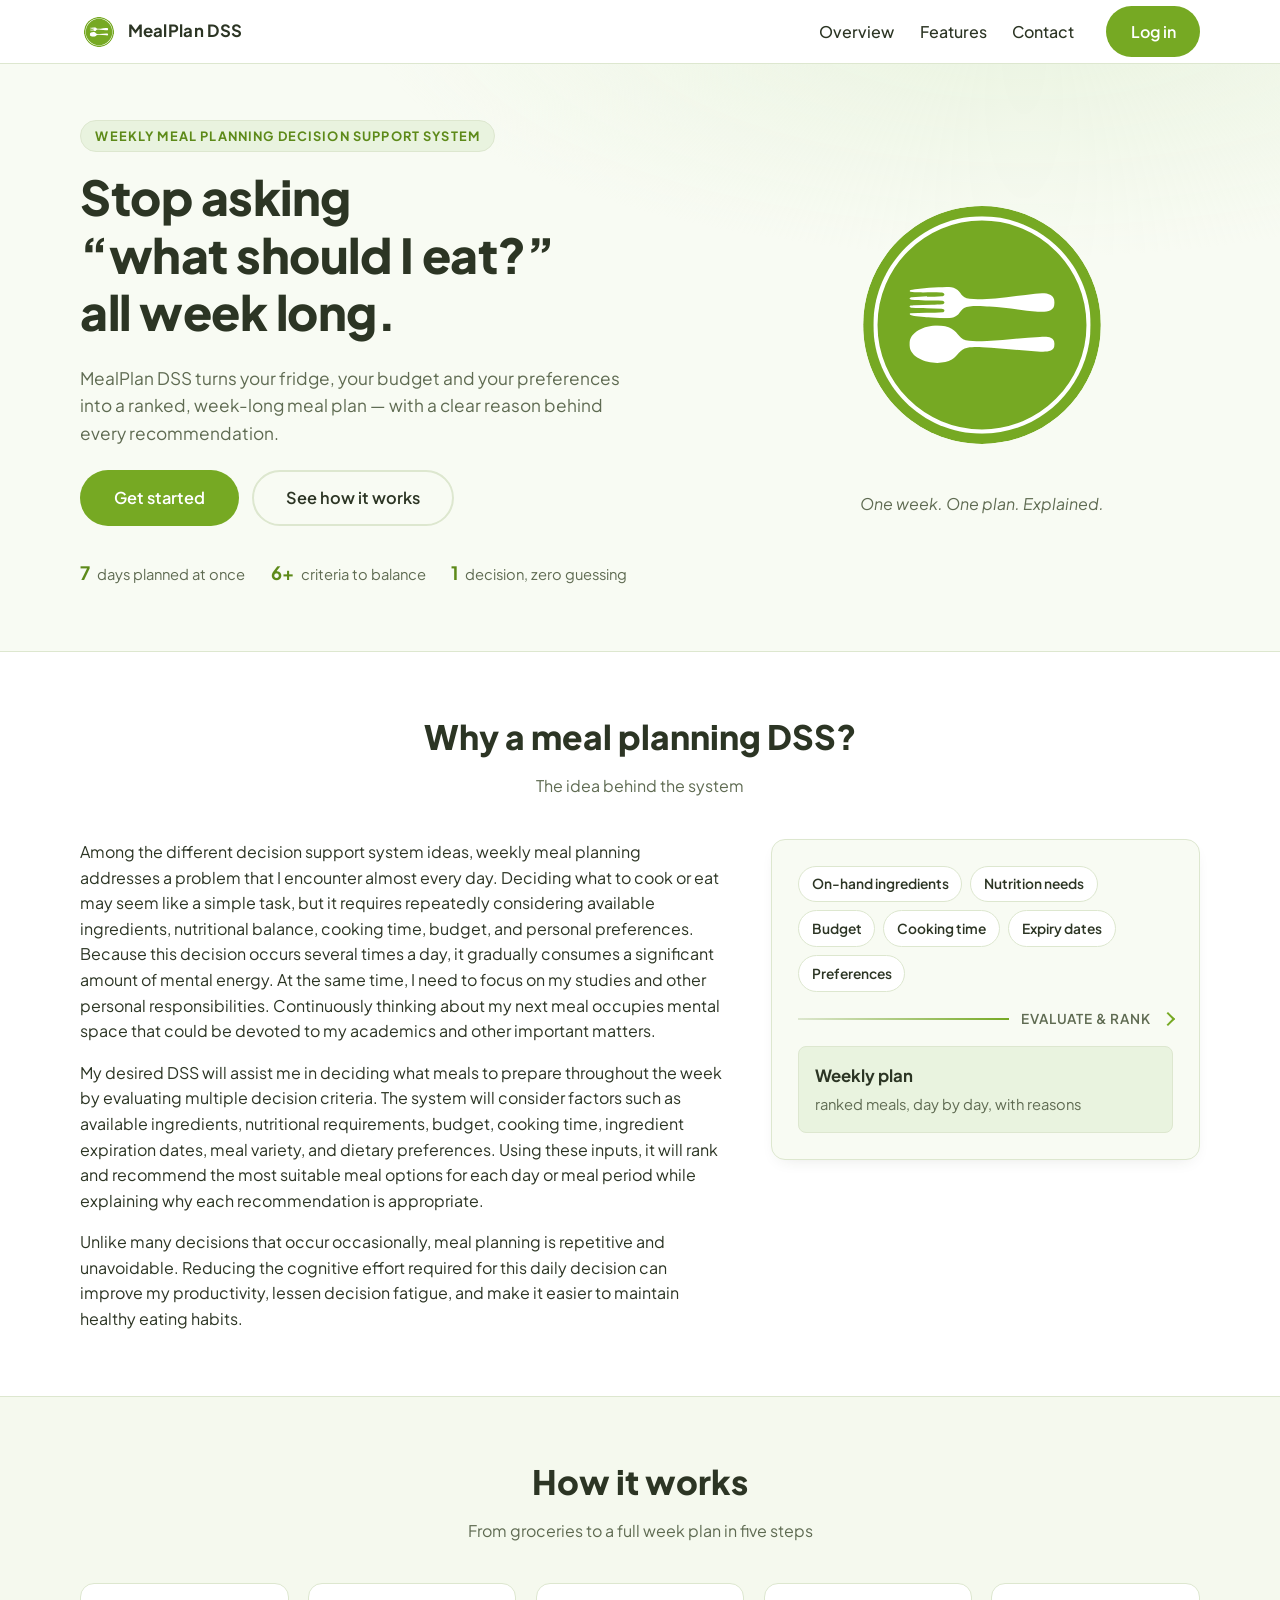
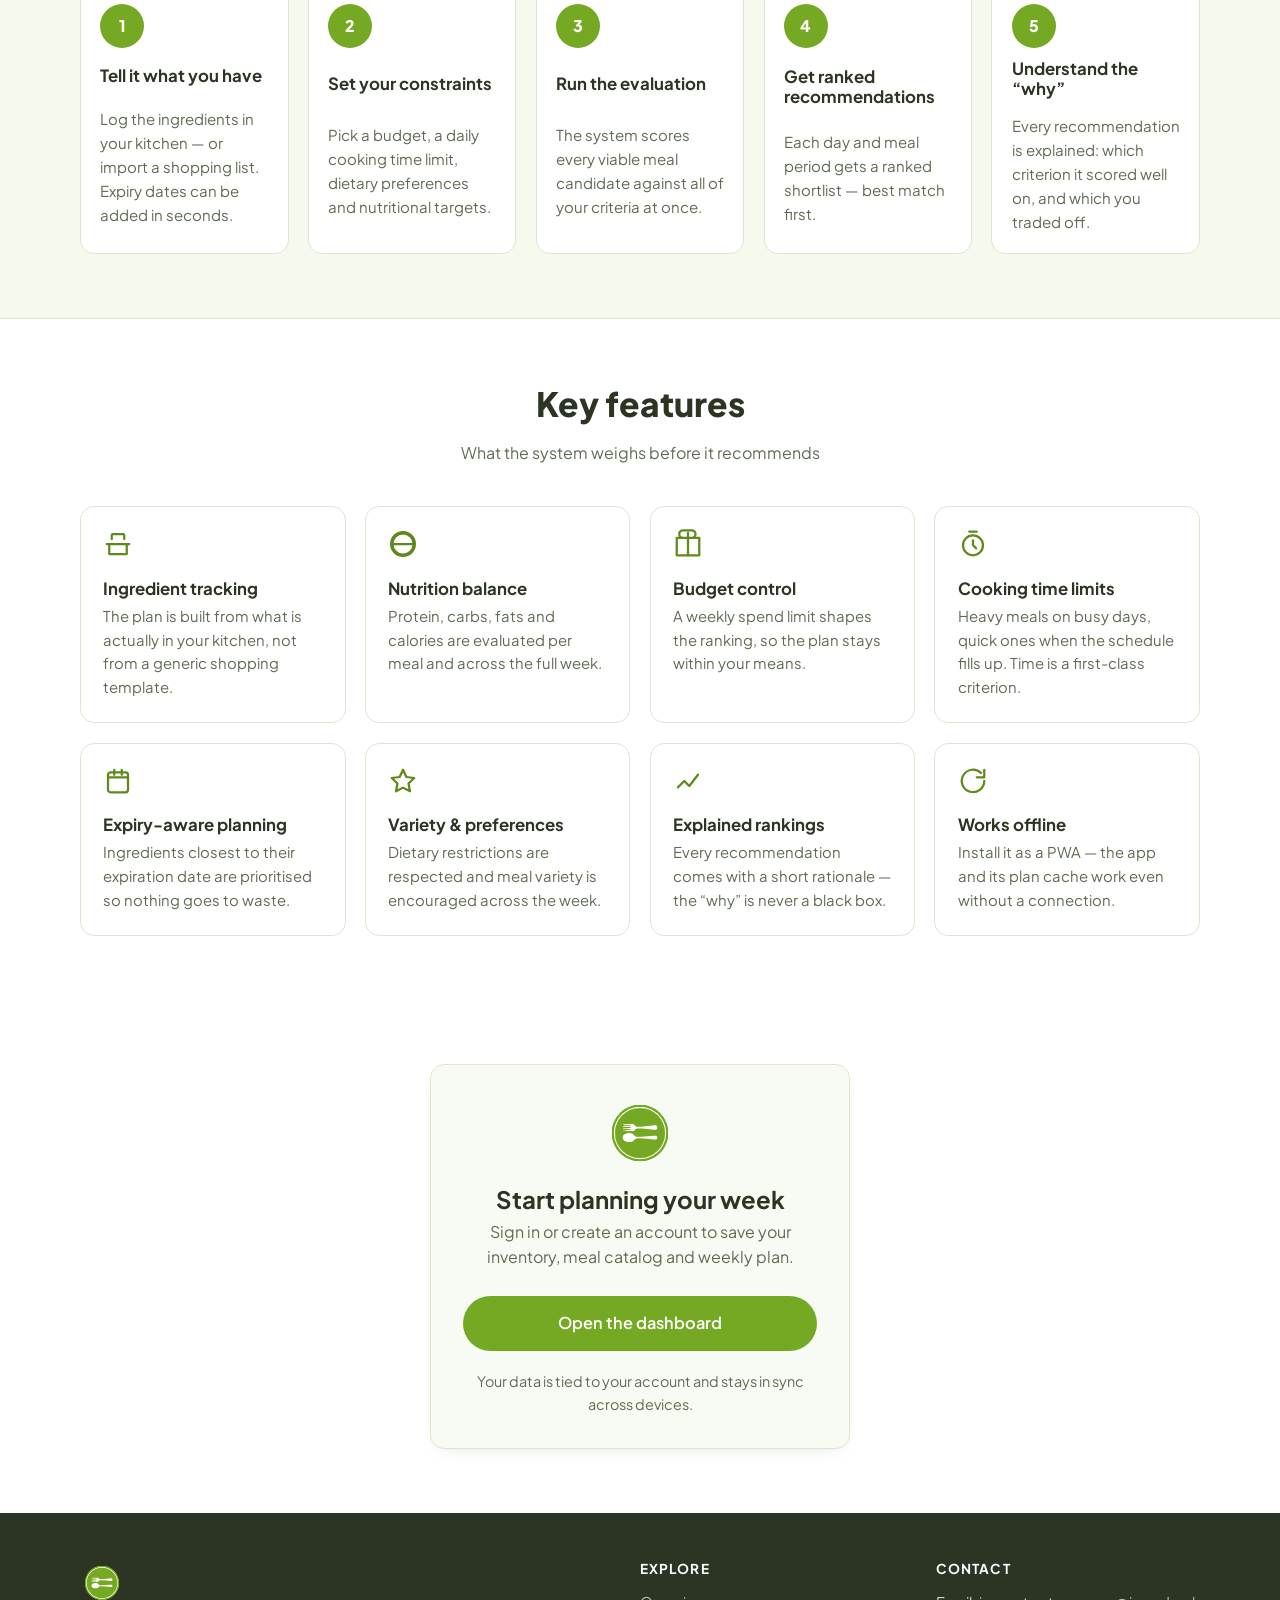
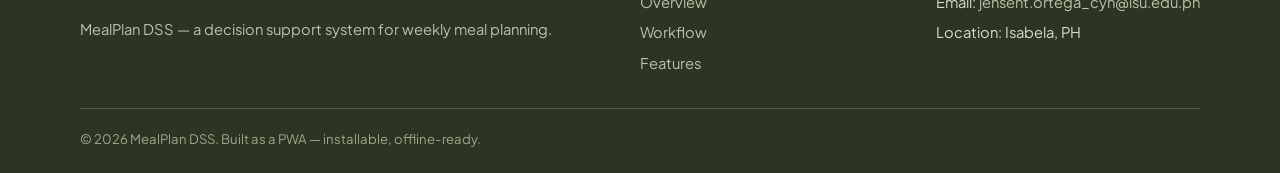
==== index.html @ a6acd71c "Initial commit" ====
<!DOCTYPE html>
<html lang="en">
<head>
  <meta charset="UTF-8">
  <meta name="viewport" content="width=device-width, initial-scale=1.0">

  <!-- Primary meta tags (PWA + SEO) -->
  <title>MealPlan DSS — Weekly Meal Planning Decision Support System</title>
  <meta name="description" content="A decision support system that plans your week of meals around the ingredients you have, your nutrition goals, budget, cooking time and preferences — with a recommendation and a reason for every meal.">
  <meta name="theme-color" content="#e9f3df">
  <meta name="author" content="MealPlan DSS">

  <!-- Open Graph / social sharing -->
  <meta property="og:title" content="MealPlan DSS — Weekly Meal Planning Decision Support System">
  <meta property="og:description" content="Plan your week of meals with less thinking. Ingredient smart, nutrition aware, budget friendly.">
  <meta property="og:type" content="website">
  <meta property="og:image" content="icons/icon-512x512.png">

  <!-- Apple touch icon + favicon -->
  <link rel="apple-touch-icon" href="icons/icon-180x180.png">
  <link rel="icon" type="image/png" sizes="32x32" href="icons/icon-32x32.png">

  <!-- PWA manifest -->
  <link rel="manifest" href="manifest.json">

  <!-- Google Fonts: Plus Jakarta Sans for warm culinary clarity -->
  <link rel="preconnect" href="https://fonts.googleapis.com">
  <link rel="preconnect" href="https://fonts.gstatic.com" crossorigin>
  <link href="https://fonts.googleapis.com/css2?family=Plus+Jakarta+Sans:wght@400;500;600;700;800&display=swap" rel="stylesheet">

  <meta name="apple-mobile-web-app-capable" content="yes">
  <meta name="mobile-web-app-capable" content="yes">

  <link rel="stylesheet" href="style.css">
</head>

<body>

  <!-- ================= Header / site nav ================= -->
  <header class="site-header" id="top">
    <div class="site-header__inner wrap">
      <a class="site-header__brand" href="#top" aria-label="MealPlan DSS home">
        <img class="site-header__logo" src="MealPlan_Logo.svg" alt="MealPlan DSS logo — green badge with a leaf">
        <span class="site-header__name">MealPlan&nbsp;DSS</span>
      </a>

      <nav class="site-nav" id="site-nav" aria-label="Primary navigation">
        <ul class="site-nav__list">
          <li><a class="site-nav__link" href="#overview">Overview</a></li>
          <li><a class="site-nav__link" href="#features">Features</a></li>
          <li><a class="site-nav__link" href="#contact">Contact</a></li>
        </ul>
        <a class="btn btn--primary site-nav__cta" href="app.html">Log in</a>
      </nav>

      <button class="site-header__toggle" id="nav-toggle" aria-expanded="false" aria-controls="site-nav">
        <span class="visually-hidden">Toggle navigation menu</span>
        <span class="site-header__burger" aria-hidden="true"></span>
      </button>
    </div>
  </header>

  <main>

    <!-- ================= Hero section ================= -->
    <section class="hero">
      <div class="hero__inner wrap">
        <div class="hero__content reveal">
          <p class="hero__eyebrow">Weekly Meal Planning Decision Support System</p>
          <h1 class="hero__title">Stop asking<br>“what should I eat?”<br>all week long.</h1>
          <p class="hero__lead">
            MealPlan DSS turns your fridge, your budget and your preferences into a
            ranked, week-long meal plan — with a clear reason behind every recommendation.
          </p>
          <div class="hero__actions">
            <a class="btn btn--primary btn--lg" href="app.html">Get started</a>
            <a class="btn btn--ghost btn--lg" href="#overview">See how it works</a>
          </div>
          <ul class="hero__stats">
            <li><strong>7</strong> days planned at once</li>
            <li><strong>6+</strong> criteria to balance</li>
            <li><strong>1</strong> decision, zero guessing</li>
          </ul>
        </div>

        <div class="hero__visual">
          <img class="hero__logo" src="MealPlan_Logo.svg" alt="" role="presentation">
          <p class="hero__caption">One week. One plan. Explained.</p>
        </div>
      </div>
    </section>

    <!-- ================= Overview / why it exists ================= -->
    <section class="about wrap" id="overview">
      <header class="section__head reveal">
        <h2 class="section__title">Why a meal planning DSS?</h2>
        <p class="section__sub">The idea behind the system</p>
      </header>

      <div class="about__grid">
        <div class="about__text">
          <p>
            Among the different decision support system ideas, weekly meal planning
            addresses a problem that I encounter almost every day. Deciding what to cook
            or eat may seem like a simple task, but it requires repeatedly considering
            available ingredients, nutritional balance, cooking time, budget, and personal
            preferences. Because this decision occurs several times a day, it gradually
            consumes a significant amount of mental energy. At the same time, I need to
            focus on my studies and other personal responsibilities. Continuously thinking
            about my next meal occupies mental space that could be devoted to my academics
            and other important matters.
          </p>
          <p>
            My desired DSS will assist me in deciding what meals to prepare throughout the
            week by evaluating multiple decision criteria. The system will consider factors
            such as available ingredients, nutritional requirements, budget, cooking time,
            ingredient expiration dates, meal variety, and dietary preferences. Using these
            inputs, it will rank and recommend the most suitable meal options for each day
            or meal period while explaining why each recommendation is appropriate.
          </p>
          <p>
            Unlike many decisions that occur occasionally, meal planning is repetitive and
            unavoidable. Reducing the cognitive effort required for this daily decision can
            improve my productivity, lessen decision fatigue, and make it easier to maintain
            healthy eating habits.
          </p>
        </div>

        <aside class="about__diagram" aria-label="Diagram: inputs, processing and output of the system">
          <div class="diagram">
            <div class="diagram__col" role="list" aria-label="System inputs">
              <span class="diagram__chip" role="listitem">On-hand ingredients</span>
              <span class="diagram__chip" role="listitem">Nutrition needs</span>
              <span class="diagram__chip" role="listitem">Budget</span>
              <span class="diagram__chip" role="listitem">Cooking time</span>
              <span class="diagram__chip" role="listitem">Expiry dates</span>
              <span class="diagram__chip" role="listitem">Preferences</span>
            </div>
            <div class="diagram__arrow" aria-hidden="true">
              <span>evaluate &amp; rank</span>
            </div>
            <div class="diagram__out">
              <strong>Weekly plan</strong>
              <span>ranked meals, day by day, with reasons</span>
            </div>
          </div>
        </aside>
      </div>
    </section>

    <!-- ================= Workflow overview ================= -->
    <section class="workflow" id="workflow">
      <div class="wrap">
        <header class="section__head reveal">
          <h2 class="section__title">How it works</h2>
          <p class="section__sub">From groceries to a full week plan in five steps</p>
        </header>

        <ol class="workflow__steps">
          <li class="workflow__step reveal">
            <span class="workflow__num" aria-hidden="true">1</span>
            <h3>Tell it what you have</h3>
            <p>Log the ingredients in your kitchen — or import a shopping list. Expiry dates can be added in seconds.</p>
          </li>
          <li class="workflow__step reveal">
            <span class="workflow__num" aria-hidden="true">2</span>
            <h3>Set your constraints</h3>
            <p>Pick a budget, a daily cooking time limit, dietary preferences and nutritional targets.</p>
          </li>
          <li class="workflow__step reveal">
            <span class="workflow__num" aria-hidden="true">3</span>
            <h3>Run the evaluation</h3>
            <p>The system scores every viable meal candidate against all of your criteria at once.</p>
          </li>
          <li class="workflow__step reveal">
            <span class="workflow__num" aria-hidden="true">4</span>
            <h3>Get ranked recommendations</h3>
            <p>Each day and meal period gets a ranked shortlist — best match first.</p>
          </li>
          <li class="workflow__step reveal">
            <span class="workflow__num" aria-hidden="true">5</span>
            <h3>Understand the “why”</h3>
            <p>Every recommendation is explained: which criterion it scored well on, and which you traded off.</p>
          </li>
        </ol>
      </div>
    </section>

    <!-- ================= Key features ================= -->
    <section class="features wrap" id="features">
<header class="section__head reveal">
          <h2 class="section__title">Key features</h2>
        <p class="section__sub">What the system weighs before it recommends</p>
      </header>

      <div class="features__grid">
        <article class="card reveal">
          <svg class="card__icon" width="28" height="28" viewBox="0 0 24 24" fill="none" stroke="currentColor" stroke-width="1.8" stroke-linecap="round" stroke-linejoin="round" aria-hidden="true">
            <path d="M3 12h18M7 8V5a1 1 0 0 1 1-1h8a1 1 0 0 1 1 1v3M5 12v8h14v-8"/>
          </svg>
          <h3 class="card__title">Ingredient tracking</h3>
          <p class="card__text">The plan is built from what is actually in your kitchen, not from a generic shopping template.</p>
        </article>

        <article class="card reveal">
          <svg class="card__icon" width="28" height="28" viewBox="0 0 24 24" fill="none" stroke="currentColor" stroke-width="1.8" stroke-linecap="round" stroke-linejoin="round" aria-hidden="true">
            <circle cx="12" cy="12" r="9.5"/>
            <path d="M12 3.5a8.5 8.5 0 0 1 0 17 8.5 8.5 0 0 1 0-17zM3.5 12h17"/>
          </svg>
          <h3 class="card__title">Nutrition balance</h3>
          <p class="card__text">Protein, carbs, fats and calories are evaluated per meal and across the full week.</p>
        </article>

        <article class="card reveal">
          <svg class="card__icon" width="28" height="28" viewBox="0 0 24 24" fill="none" stroke="currentColor" stroke-width="1.8" stroke-linecap="round" stroke-linejoin="round" aria-hidden="true">
            <path d="M12 3v18M5 7h10a3 3 0 0 0 0-6H8a3 3 0 0 0 0 6zM3 7h18v14H3z"/>
          </svg>
          <h3 class="card__title">Budget control</h3>
          <p class="card__text">A weekly spend limit shapes the ranking, so the plan stays within your means.</p>
        </article>

        <article class="card reveal">
          <svg class="card__icon" width="28" height="28" viewBox="0 0 24 24" fill="none" stroke="currentColor" stroke-width="1.8" stroke-linecap="round" stroke-linejoin="round" aria-hidden="true">
            <circle cx="12" cy="13" r="8"/>
            <path d="M12 9v4l2.5 2.5M9 2h6"/>
          </svg>
          <h3 class="card__title">Cooking time limits</h3>
          <p class="card__text">Heavy meals on busy days, quick ones when the schedule fills up. Time is a first-class criterion.</p>
        </article>

        <article class="card reveal">
          <svg class="card__icon" width="28" height="28" viewBox="0 0 24 24" fill="none" stroke="currentColor" stroke-width="1.8" stroke-linecap="round" stroke-linejoin="round" aria-hidden="true">
            <rect x="4" y="5" width="16" height="16" rx="2"/>
            <path d="M4 9h16M9 3v4M15 3v4"/>
          </svg>
          <h3 class="card__title">Expiry-aware planning</h3>
          <p class="card__text">Ingredients closest to their expiration date are prioritised so nothing goes to waste.</p>
        </article>

        <article class="card reveal">
          <svg class="card__icon" width="28" height="28" viewBox="0 0 24 24" fill="none" stroke="currentColor" stroke-width="1.8" stroke-linecap="round" stroke-linejoin="round" aria-hidden="true">
            <path d="M12 3l2.7 5.8 6.3.8-4.6 4.4 1.2 6.2L12 17.3 6.4 20.2l1.2-6.2L3 9.6l6.3-.8z"/>
          </svg>
          <h3 class="card__title">Variety &amp; preferences</h3>
          <p class="card__text">Dietary restrictions are respected and meal variety is encouraged across the week.</p>
        </article>

        <article class="card reveal">
          <svg class="card__icon" width="28" height="28" viewBox="0 0 24 24" fill="none" stroke="currentColor" stroke-width="1.8" stroke-linecap="round" stroke-linejoin="round" aria-hidden="true">
            <path d="M4 17l5-5 4 4 7-9"/>
            <path d="M4 17h0"/>
          </svg>
          <h3 class="card__title">Explained rankings</h3>
          <p class="card__text">Every recommendation comes with a short rationale — the “why” is never a black box.</p>
        </article>

        <article class="card reveal">
          <svg class="card__icon" width="28" height="28" viewBox="0 0 24 24" fill="none" stroke="currentColor" stroke-width="1.8" stroke-linecap="round" stroke-linejoin="round" aria-hidden="true">
            <path d="M21 12a9 9 0 1 1-2.6-6.4"/>
            <path d="M21 3v6h-6"/>
          </svg>
          <h3 class="card__title">Works offline</h3>
          <p class="card__text">Install it as a PWA — the app and its plan cache work even without a connection.</p>
        </article>
      </div>
    </section>

    <!-- ================= Access / sign in ================= -->
    <section class="access wrap" id="login">
      <div class="access__card reveal">
        <img class="access__logo" src="MealPlan_Logo.svg" alt="" role="presentation">
        <h2 class="access__title">Start planning your week</h2>
        <p class="access__sub">Sign in or create an account to save your inventory, meal catalog and weekly plan.</p>
        <a class="btn btn--primary btn--full btn--lg" href="app.html">Open the dashboard</a>
        <p class="access__alt">Your data is tied to your account and stays in sync across devices.</p>
      </div>
    </section>

  </main>

  <!-- ================= Footer ================= -->
  <footer class="site-footer" id="contact">
    <div class="wrap site-footer__grid">
      <div class="site-footer__brand">
        <img class="site-footer__logo" src="MealPlan_Logo.svg" alt="MealPlan DSS logo">
        <p class="site-footer__tag">MealPlan DSS — a decision support system for weekly meal planning.</p>
      </div>

      <nav class="site-footer__nav" aria-label="Footer navigation">
        <h3 class="site-footer__heading">Explore</h3>
        <ul>
          <li><a href="#overview">Overview</a></li>
          <li><a href="#workflow">Workflow</a></li>
          <li><a href="#features">Features</a></li>
        </ul>
      </nav>

      <div class="site-footer__contact">
        <h3 class="site-footer__heading">Contact</h3>
        <ul>
          <li>Email: <a href="mailto:jensent.ortega_cyn@isu.edu.ph">jensent.ortega_cyn@isu.edu.ph</a></li>
          <li>Location: Isabela, PH</li>
        </ul>
      </div>
    </div>
    <div class="wrap site-footer__bottom">
      <p>© 2026 MealPlan DSS. Built as a PWA — installable, offline-ready.</p>
    </div>
  </footer>

  <!-- Offline / install status toast -->
  <div class="toast" id="toast" role="status" aria-live="polite" hidden></div>

  <script src="script.js"></script>
</body>
</html>
---- style.css ----
/* ==========================================================================
   MealPlan DSS — landing page styles
   Mobile-first, BEM-ish naming, calm light green palette.
   ========================================================================== */

/* ---------- Design tokens ---------- */
:root {
  --color-primary: #76a923;
  --color-primary-strong: #5d8a19;   /* hover / focus states  */
  --color-primary-soft: #e9f3df;     /* calm light green      */
  --color-primary-tint: #f5f9ee;     /* even calmer wash      */
  --color-bg: #ffffff;
  --color-surface: #f8fbf3;
  --color-text: #2c3524;
  --color-muted: #5f6b52;
  --color-border: #dde7cf;
  --color-danger: #b4443c;

  --radius: 14px;
  --radius-sm: 8px;
  --shadow: 0 16px 40px -18px rgba(44, 53, 36, 0.22);
  --shadow-sm: 0 6px 18px -10px rgba(44, 53, 36, 0.18);

  --font: "Plus Jakarta Sans", "Segoe UI", system-ui, -apple-system, Roboto, "Helvetica Neue", Arial, sans-serif;

  --header-h: 64px;
}

/* ---------- Base ---------- */
*,
*::before,
*::after {
  box-sizing: border-box;
}

html {
  scroll-behavior: smooth;
}

body {
  margin: 0;
  font-family: var(--font);
  color: var(--color-text);
  background: var(--color-bg);
  line-height: 1.6;
  -webkit-font-smoothing: antialiased;
}

img {
  max-width: 100%;
  display: block;
}

a {
  color: var(--color-primary-strong);
  text-decoration-thickness: 1px;
  text-underline-offset: 3px;
}

:focus-visible {
  outline: 3px solid var(--color-primary-strong);
  outline-offset: 2px;
}

/* Docs: keep heading margins tight so sections control their own rhythm. */
h1, h2, h3 {
  line-height: 1.2;
  margin: 0 0 0.5em;
}

p {
  margin: 0 0 1em;
}

/* Utilities */
.wrap {
  width: min(1120px, 100% - 2.5rem);
  margin-inline: auto;
}

.visually-hidden {
  position: absolute;
  width: 1px;
  height: 1px;
  margin: -1px;
  padding: 0;
  overflow: hidden;
  clip: rect(0 0 0 0);
  white-space: nowrap;
  border: 0;
}

/* ---------- Buttons ---------- */
.btn {
  display: inline-flex;
  align-items: center;
  justify-content: center;
  gap: 0.5rem;
  padding: 0.65rem 1.4rem;
  border-radius: 999px;
  border: 2px solid transparent;
  font: inherit;
  font-weight: 600;
  text-decoration: none;
  cursor: pointer;
  transition: background-color 0.15s ease, border-color 0.15s ease, color 0.15s ease;
}

.btn--primary {
  background: var(--color-primary);
  color: #fff;
}

.btn--primary:hover,
.btn--primary:focus-visible {
  background: var(--color-primary-strong);
}

.btn--ghost {
  border-color: var(--color-border);
  background: transparent;
  color: var(--color-text);
}

.btn--ghost:hover {
  border-color: var(--color-primary);
  color: var(--color-primary-strong);
}

.btn--lg {
  padding: 0.8rem 2rem;
  font-size: 1.02rem;
}

.btn--full {
  width: 100%;
}

/* ---------- Header ---------- */
.site-header {
  position: sticky;
  top: 0;
  z-index: 50;
  height: var(--header-h);
  background: rgba(255, 255, 255, 0.92);
  backdrop-filter: blur(8px);
  border-bottom: 1px solid var(--color-border);
}

.site-header__inner {
  display: flex;
  align-items: center;
  justify-content: space-between;
  gap: 1rem;
  height: 100%;
}

.site-header__brand {
  display: flex;
  align-items: center;
  gap: 0.6rem;
  text-decoration: none;
  color: var(--color-text);
  font-weight: 700;
}

.site-header__logo {
  width: 38px;
  height: 38px;
}

.site-header__name {
  font-size: 1.05rem;
  letter-spacing: 0.3px;
}

/* Nav collapses behind a burger on small screens. */
.site-nav {
  position: fixed;
  top: var(--header-h);
  right: 0;
  left: 0;
  background: var(--color-bg);
  border-bottom: 1px solid var(--color-border);
  transform: translateY(-8px);
  opacity: 0;
  visibility: hidden;
  transition: opacity 0.18s ease, transform 0.18s ease, visibility 0.18s;
}

.site-nav.is-open {
  transform: none;
  opacity: 1;
  visibility: visible;
}

.site-nav__list {
  list-style: none;
  margin: 0;
  padding: 0.5rem 1.25rem;
}

.site-nav__link {
  display: block;
  padding: 0.7rem 0;
  text-decoration: none;
  color: var(--color-text);
  border-bottom: 1px dashed var(--color-border);
}

.site-nav__link:hover {
  color: var(--color-primary-strong);
}

.site-nav__cta {
  margin: 0.75rem 1.25rem 1.25rem;
}

/* Burger button (hamburger icon built from one span). */
.site-header__toggle {
  display: inline-flex;
  flex-direction: column;
  justify-content: center;
  gap: 5px;
  width: 42px;
  height: 42px;
  padding: 8px;
  border: 0;
  background: transparent;
  cursor: pointer;
}

.site-header__burger,
.site-header__burger::before,
.site-header__burger::after {
  content: "";
  display: block;
  width: 22px;
  height: 2px;
  background: var(--color-text);
  border-radius: 2px;
  transition: transform 0.18s ease;
}

.site-header__burger::before {
  position: relative;
  top: -7px;
}

.site-header__burger::after {
  position: relative;
  top: 5px;
}

.site-header__toggle[aria-expanded="true"] .site-header__burger {
  visibility: hidden;
}

.site-header__toggle[aria-expanded="true"] .site-header__burger::before {
  visibility: visible;
  transform: translateY(7px) rotate(45deg);
  top: 0;
}

.site-header__toggle[aria-expanded="true"] .site-header__burger::after {
  visibility: visible;
  transform: translateY(-7px) rotate(-45deg);
  top: 0;
}

/* ---------- Hero ---------- */
.hero {
  padding: 3.5rem 0 4rem;
  background:
    radial-gradient(1100px 420px at 80% -10%, var(--color-primary-soft), transparent 60%),
    var(--color-surface);
  border-bottom: 1px solid var(--color-border);
}

.hero__inner {
  display: grid;
  gap: 2.5rem;
}

.hero__eyebrow {
  display: inline-block;
  margin: 0 0 1rem;
  font-size: 0.8rem;
  font-weight: 700;
  letter-spacing: 0.09em;
  text-transform: uppercase;
  color: var(--color-primary-strong);
  background: var(--color-primary-soft);
  border: 1px solid var(--color-border);
  border-radius: 999px;
  padding: 0.3rem 0.9rem;
}

.hero__title {
  font-size: clamp(1.9rem, 5.5vw, 3rem);
  font-weight: 800;
  letter-spacing: -0.5px;
}

.hero__lead {
  max-width: 34rem;
  font-size: 1.08rem;
  color: var(--color-muted);
}

.hero__actions {
  display: flex;
  flex-wrap: wrap;
  gap: 0.8rem;
  margin: 1.4rem 0 2rem;
}

/* Small stat chips under the CTA — quick proof points. */
.hero__stats {
  display: flex;
  flex-wrap: wrap;
  gap: 0.6rem 1.6rem;
  list-style: none;
  margin: 0;
  padding: 0;
  font-size: 0.92rem;
  color: var(--color-muted);
}

.hero__stats strong {
  color: var(--color-primary-strong);
  font-size: 1.15rem;
  margin-right: 0.25rem;
}

.hero__visual {
  display: flex;
  flex-direction: column;
  align-items: center;
  justify-content: center;
  text-align: center;
}

.hero__logo {
  width: clamp(180px, 42vw, 300px);
  filter: drop-shadow(var(--shadow));
}

.hero__caption {
  margin-top: 1rem;
  color: var(--color-muted);
  font-style: italic;
}

/* ---------- Section scaffolding ---------- */
.section__head {
  text-align: center;
  margin-bottom: 2.5rem;
}

.section__title {
  font-size: clamp(1.5rem, 3.6vw, 2.1rem);
  font-weight: 800;
}

.section__sub {
  color: var(--color-muted);
  margin: 0;
}

/* ---------- About / overview ---------- */
.about {
  padding: 4rem 0;
}

.about__grid {
  display: grid;
  gap: 2.5rem;
  align-items: start;
}

.about__text p:last-child {
  margin-bottom: 0;
}

/* Inputs → decision engine → output diagram, drawn in pure CSS. */
.diagram {
  display: flex;
  flex-direction: column;
  gap: 1rem;
  padding: 1.6rem;
  background: var(--color-surface);
  border: 1px solid var(--color-border);
  border-radius: var(--radius);
  box-shadow: var(--shadow-sm);
}

.diagram__col {
  display: flex;
  flex-wrap: wrap;
  gap: 0.5rem;
}

.diagram__chip {
  font-size: 0.86rem;
  font-weight: 600;
  padding: 0.4rem 0.8rem;
  background: var(--color-bg);
  border: 1px solid var(--color-border);
  border-radius: 999px;
}

.diagram__arrow {
  display: flex;
  align-items: center;
  gap: 0.8rem;
  color: var(--color-muted);
  font-size: 0.85rem;
  font-weight: 600;
  text-transform: uppercase;
  letter-spacing: 0.06em;
}

.diagram__arrow::before {
  content: "";
  flex: 1;
  height: 2px;
  background: linear-gradient(90deg, var(--color-border), var(--color-primary));
}

.diagram__arrow::after {
  content: "";
  width: 10px;
  height: 10px;
  border-top: 2px solid var(--color-primary);
  border-right: 2px solid var(--color-primary);
  transform: rotate(45deg);
}

.diagram__out {
  display: flex;
  flex-direction: column;
  gap: 0.2rem;
  padding: 1rem;
  background: var(--color-primary-soft);
  border: 1px solid var(--color-border);
  border-radius: var(--radius-sm);
  font-size: 0.92rem;
  color: var(--color-muted);
}

.diagram__out strong {
  color: var(--color-text);
  font-size: 1.05rem;
}

/* ---------- Workflow ---------- */
.workflow {
  padding: 4rem 0;
  background: var(--color-primary-tint);
  border-block: 1px solid var(--color-border);
}

.workflow__steps {
  list-style: none;
  margin: 0;
  padding: 0;
  display: grid;
  gap: 1.2rem;
}

.workflow__step {
  display: grid;
  grid-template-columns: 44px 1fr;
  column-gap: 1rem;
  align-items: start;
  background: var(--color-bg);
  border: 1px solid var(--color-border);
  border-radius: var(--radius);
  padding: 1.2rem;
}

.workflow__num {
  grid-row: span 2;
  display: grid;
  place-items: center;
  width: 44px;
  height: 44px;
  border-radius: 50%;
  background: var(--color-primary);
  color: #fff;
  font-weight: 800;
}

.workflow__step h3 {
  font-size: 1.05rem;
  margin: 0.1em 0 0.3em;
}

.workflow__step p {
  margin: 0;
  font-size: 0.94rem;
  color: var(--color-muted);
}

/* ---------- Features ---------- */
.features {
  padding: 4rem 0;
}

.features__grid {
  display: grid;
  gap: 1.2rem;
  grid-template-columns: 1fr;
}

.card {
  background: var(--color-bg);
  border: 1px solid var(--color-border);
  border-radius: var(--radius);
  padding: 1.4rem;
  transition: transform 0.16s ease, box-shadow 0.16s ease;
}

.card:hover {
  transform: translateY(-3px);
  box-shadow: var(--shadow-sm);
}

.card__icon {
  color: var(--color-primary-strong);
  width: 30px;
  height: 30px;
  margin-bottom: 0.8rem;
}

.card__title {
  font-size: 1.05rem;
  margin-bottom: 0.35em;
}

.card__text {
  font-size: 0.93rem;
  color: var(--color-muted);
  margin: 0;
}

/* ---------- Login / access section ---------- */
.access {
  padding: 4rem 0;
}

.access__card {
  max-width: 420px;
  margin-inline: auto;
  padding: 2rem;
  text-align: center;
  background: var(--color-surface);
  border: 1px solid var(--color-border);
  border-radius: var(--radius);
  box-shadow: var(--shadow-sm);
}

.access__logo {
  width: 72px;
  height: 72px;
  margin: 0 auto 1rem;
}

.access__title {
  font-size: 1.5rem;
  margin-bottom: 0.2em;
}

.access__sub {
  color: var(--color-muted);
  margin-bottom: 1.6rem;
}

.access__alt {
  margin: 1.2rem 0 0;
  font-size: 0.9rem;
  color: var(--color-muted);
}

/* Shared form styles (inline section + modal). */
.login {
  display: grid;
  gap: 1rem;
  text-align: left;
}

.login__field label {
  display: block;
  font-weight: 600;
  font-size: 0.9rem;
  margin-bottom: 0.3rem;
}

.login__field input {
  width: 100%;
  padding: 0.65rem 0.9rem;
  font: inherit;
  color: var(--color-text);
  background: var(--color-bg);
  border: 1.5px solid var(--color-border);
  border-radius: var(--radius-sm);
  transition: border-color 0.15s ease, box-shadow 0.15s ease;
}

.login__field input:focus {
  outline: none;
  border-color: var(--color-primary);
  box-shadow: 0 0 0 3px var(--color-primary-soft);
}

.login__error {
  margin: 0.35rem 0 0;
  font-size: 0.82rem;
  color: var(--color-danger);
}

.login__hint {
  margin: 0;
  font-size: 0.9rem;
  color: var(--color-primary-strong);
  text-align: center;
}

/* ---------- Footer ---------- */
.site-footer {
  padding: 3rem 0 1.5rem;
  background: var(--color-text);
  color: #d6dfc8;
}

.site-footer__grid {
  display: grid;
  gap: 2rem;
  padding-bottom: 2rem;
}

.site-footer__logo {
  width: 44px;
  height: 44px;
  margin-bottom: 0.8rem;
}

.site-footer__tag {
  font-size: 0.92rem;
  color: #b9c4a8;
  margin: 0;
}

.site-footer__heading {
  font-size: 0.85rem;
  text-transform: uppercase;
  letter-spacing: 0.08em;
  color: #fff;
  margin-bottom: 0.8rem;
}

.site-footer ul {
  list-style: none;
  margin: 0;
  padding: 0;
  display: grid;
  gap: 0.45rem;
  font-size: 0.92rem;
}

.site-footer a {
  color: #b9c4a8;
  text-decoration: none;
}

.site-footer a:hover {
  color: #fff;
  text-decoration: underline;
}

.site-footer__bottom {
  border-top: 1px solid rgba(214, 223, 200, 0.2);
  padding-top: 1.2rem;
  font-size: 0.82rem;
  color: #9aa888;
}

.site-footer__bottom p {
  margin: 0;
}

/* ---------- Modal ---------- */
.modal[hidden] {
  display: none;
}

.modal {
  position: fixed;
  inset: 0;
  z-index: 100;
  display: grid;
  place-items: center;
  padding: 1rem;
}

.modal__backdrop {
  position: absolute;
  inset: 0;
  background: rgba(33, 42, 26, 0.55);
}

.modal__panel {
  position: relative;
  width: min(400px, 100%);
  padding: 2rem 1.8rem;
  background: var(--color-bg);
  border-radius: var(--radius);
  box-shadow: var(--shadow);
  text-align: center;
}

.modal__close {
  position: absolute;
  top: 0.8rem;
  right: 0.8rem;
  display: grid;
  place-items: center;
  width: 34px;
  height: 34px;
  border: 0;
  border-radius: 50%;
  background: var(--color-surface);
  color: var(--color-text);
  cursor: pointer;
}

.modal__close:hover {
  background: var(--color-primary-soft);
}

.modal__logo {
  width: 60px;
  height: 60px;
  margin: 0 auto 0.8rem;
}

.modal__title {
  font-size: 1.3rem;
}

/* ---------- Toast (offline / install notices) ---------- */
.toast {
  position: fixed;
  bottom: 1.2rem;
  left: 50%;
  transform: translateX(-50%);
  z-index: 110;
  max-width: min(90vw, 420px);
  padding: 0.8rem 1.2rem;
  background: var(--color-text);
  color: #fff;
  border-radius: 999px;
  font-size: 0.9rem;
  box-shadow: var(--shadow);
}

.toast[hidden] {
  display: none;
}

/* ---------- Scroll reveal ---------- */
.reveal {
  opacity: 0;
  transform: translateY(18px);
  transition: opacity 0.5s ease, transform 0.5s ease;
}

.reveal.is-visible {
  opacity: 1;
  transform: none;
}

/* ==========================================================================
   Breakpoints — tablet and up
   ========================================================================== */
@media (min-width: 40rem) {
  .features__grid {
    grid-template-columns: repeat(2, 1fr);
  }

  .workflow__steps {
    grid-template-columns: repeat(2, 1fr);
  }

  .hero__inner {
    grid-template-columns: 3fr 2fr;
    align-items: center;
    gap: 2rem;
  }
}

/* ==========================================================================
   Breakpoints — desktop
   ========================================================================== */
@media (min-width: 64rem) {
  /* Nav goes horizontal; burger hides. */
  .site-header__toggle {
    display: none;
  }

  .site-nav {
    position: static;
    display: flex;
    align-items: center;
    gap: 2rem;
    background: transparent;
    border: 0;
    transform: none;
    opacity: 1;
    visibility: visible;
    transition: none;
  }

  .site-nav__list {
    display: flex;
    gap: 1.6rem;
    padding: 0;
  }

  .site-nav__link {
    padding: 0;
    border: 0;
    font-weight: 500;
  }

  .site-nav__cta {
    margin: 0;
  }

  .about__grid {
    grid-template-columns: 3fr 2fr;
    gap: 3rem;
  }

  .features__grid {
    grid-template-columns: repeat(4, 1fr);
  }

  .workflow__steps {
    grid-template-columns: repeat(5, 1fr);
  }

  .workflow__step {
    grid-template-columns: 1fr;
    gap: 0.6rem;
  }

  .workflow__num {
    grid-row: auto;
  }

  .site-footer__grid {
    grid-template-columns: 2fr 1fr 1fr;
    align-items: start;
  }
}

/* Respect users who prefer reduced motion. */
@media (prefers-reduced-motion: reduce) {
  html {
    scroll-behavior: auto;
  }

  *,
  *::before,
  *::after {
    transition: none !important;
    animation: none !important;
  }

  .reveal {
    opacity: 1;
    transform: none;
  }
}
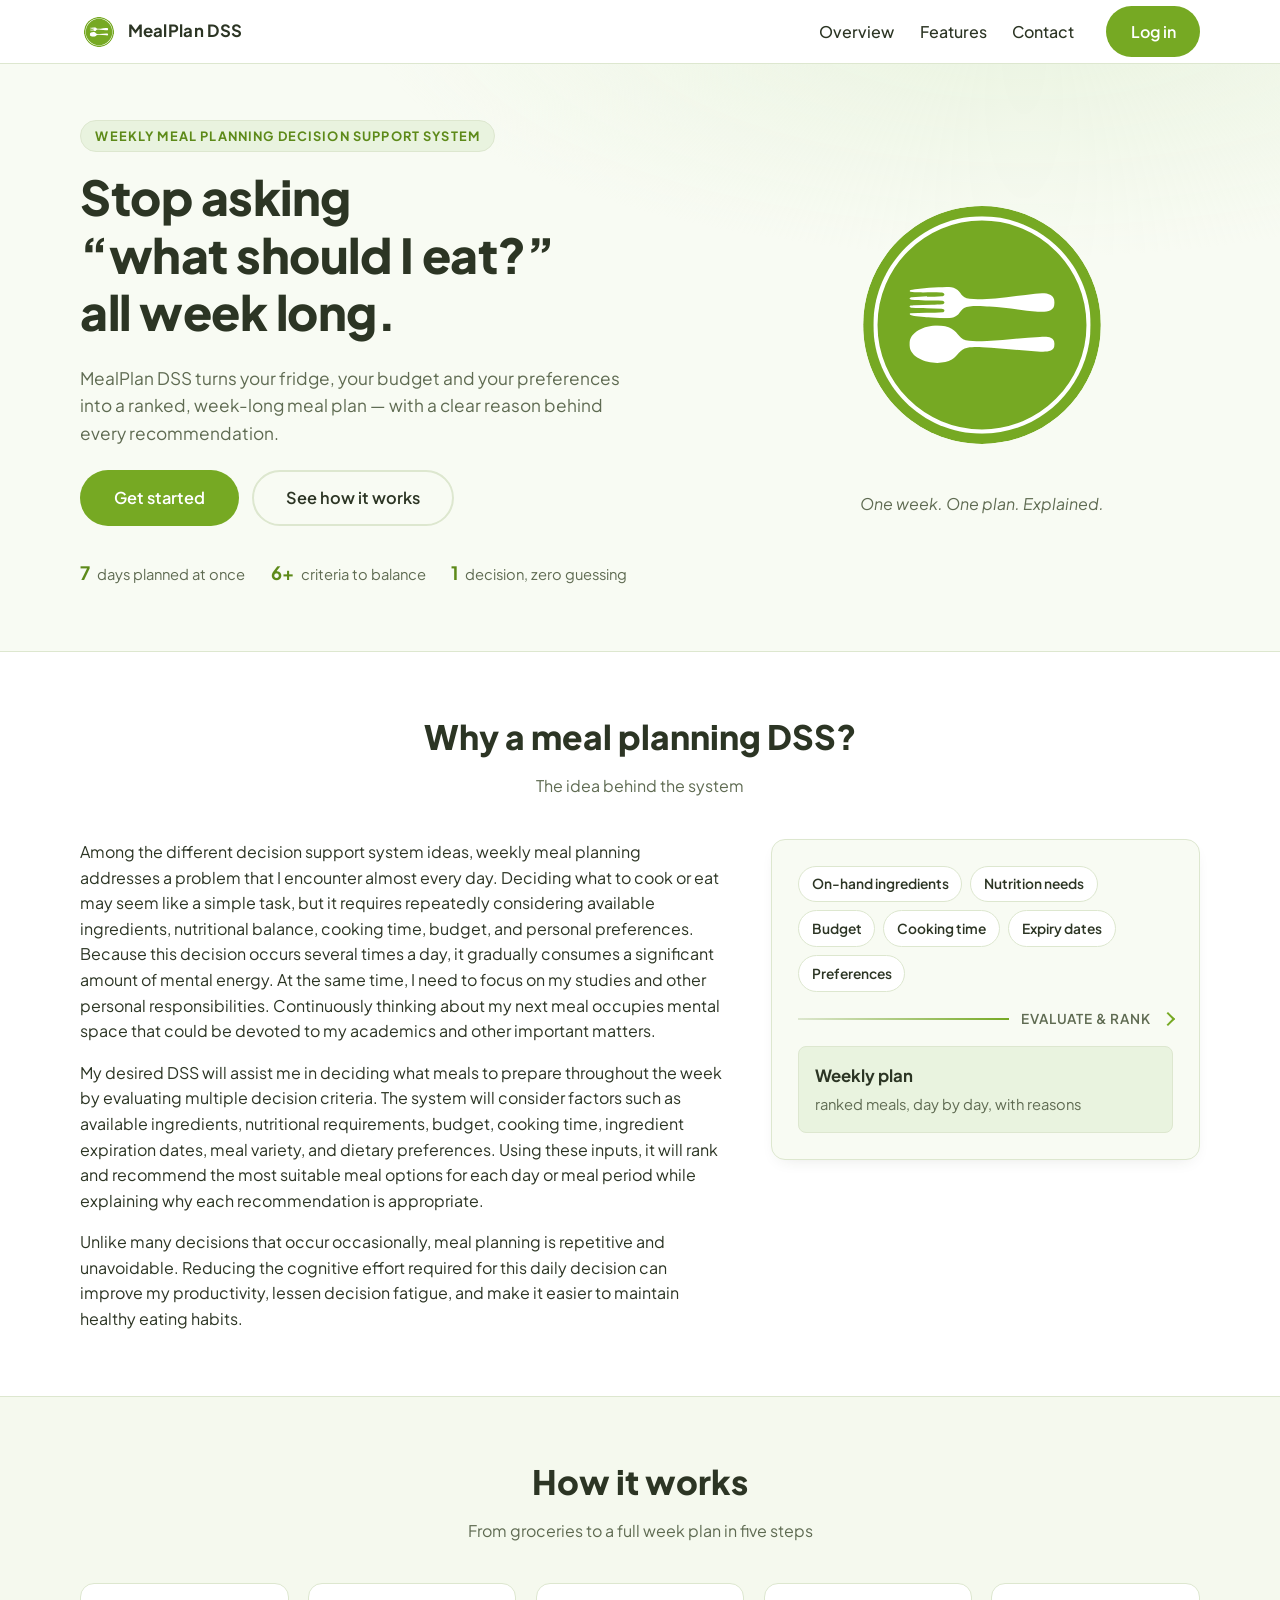
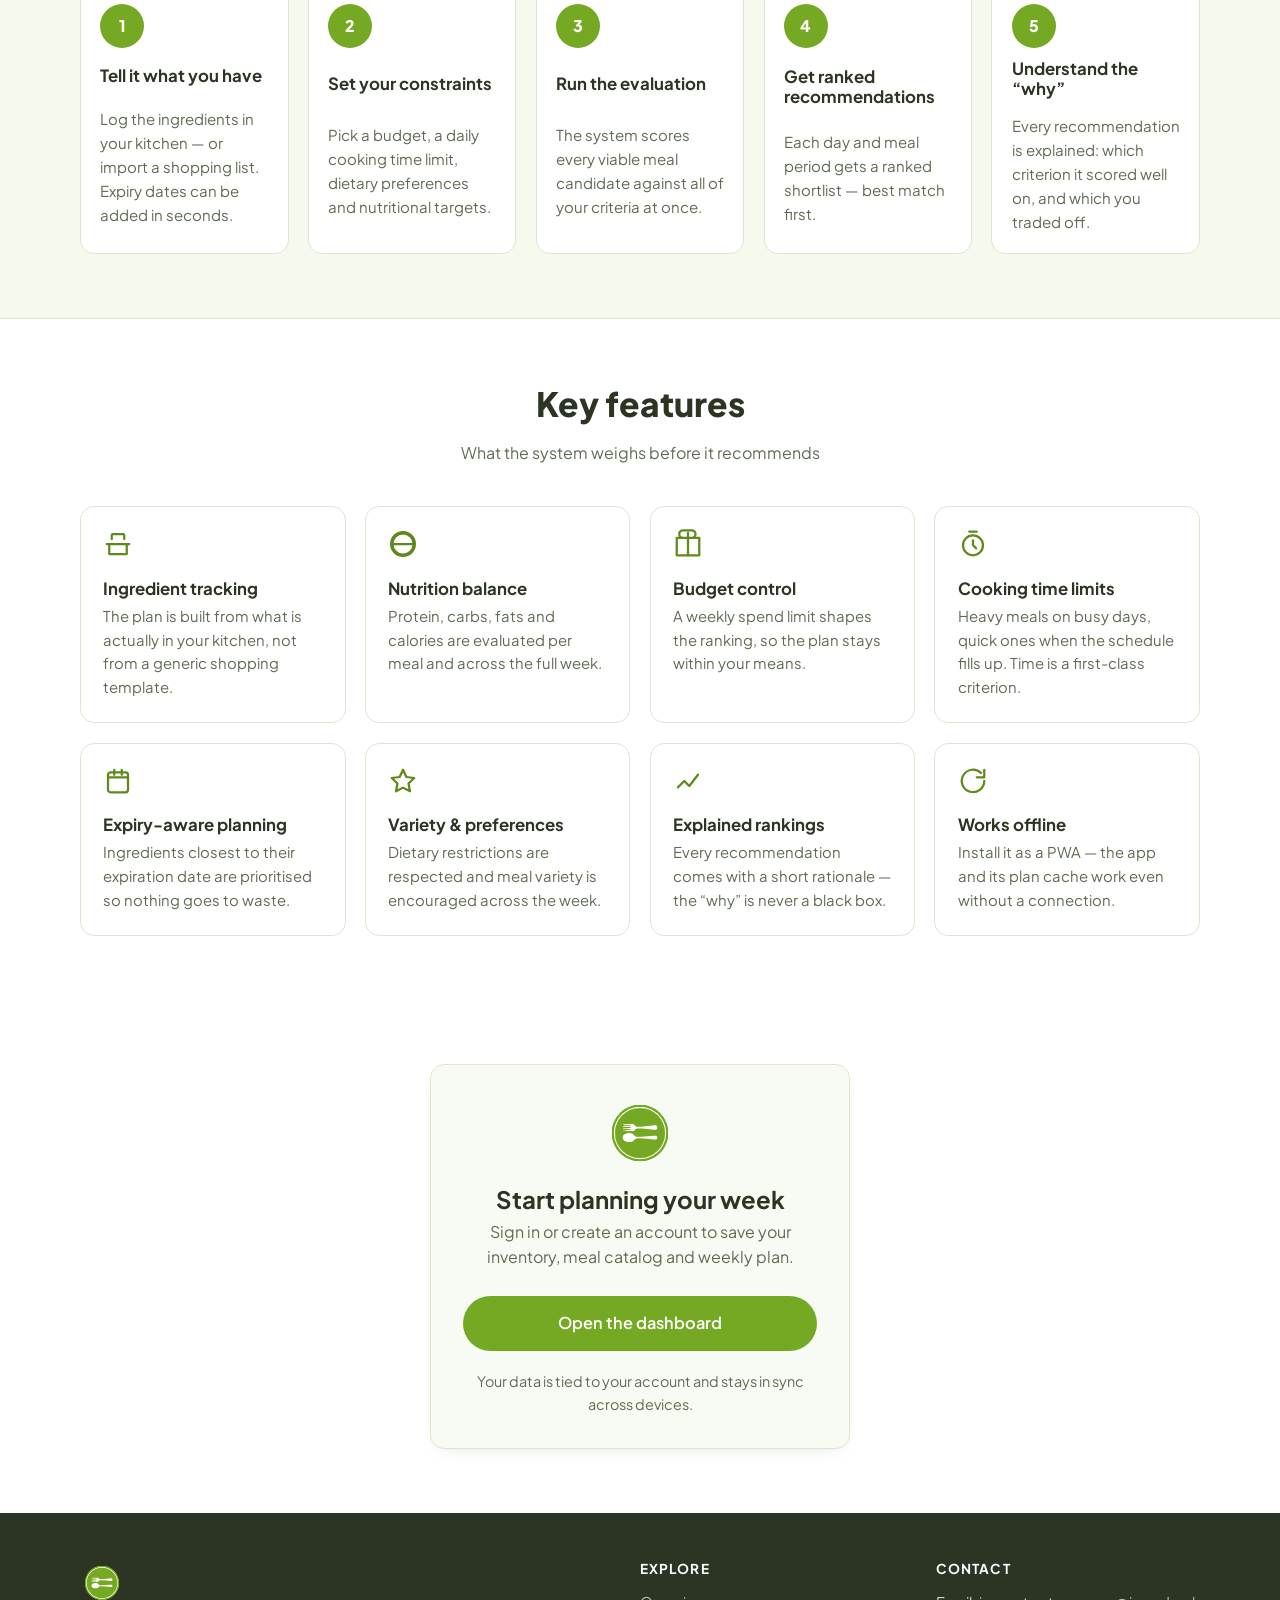
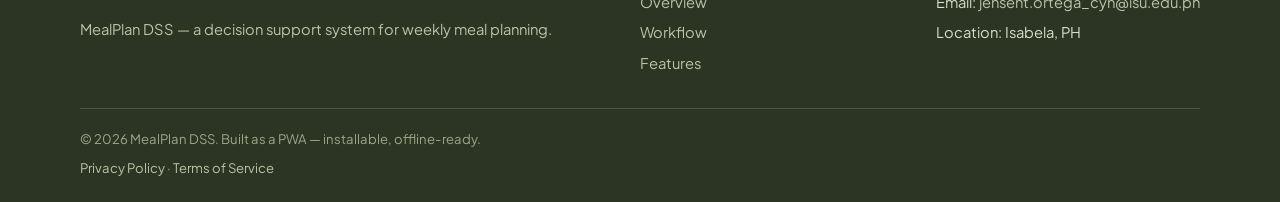
==== commit 783c14a6: "Added documentation (PRD and TRD)" ====
--- a/index.html
+++ b/index.html
@@ -305,6 +305,7 @@
     </div>
     <div class="wrap site-footer__bottom">
       <p>© 2026 MealPlan DSS. Built as a PWA — installable, offline-ready.</p>
+      <p class="site-footer__legal"><a href="privacy.html">Privacy Policy</a> · <a href="terms.html">Terms of Service</a></p>
     </div>
   </footer>
 
--- a/style.css
+++ b/style.css
@@ -690,6 +690,20 @@
   margin: 0;
 }
 
+.site-footer__legal {
+  margin-top: 0.5rem !important;
+}
+
+.site-footer__legal a {
+  color: #b9c4a8;
+  text-decoration: none;
+}
+
+.site-footer__legal a:hover {
+  color: #fff;
+  text-decoration: underline;
+}
+
 /* ---------- Modal ---------- */
 .modal[hidden] {
   display: none;
